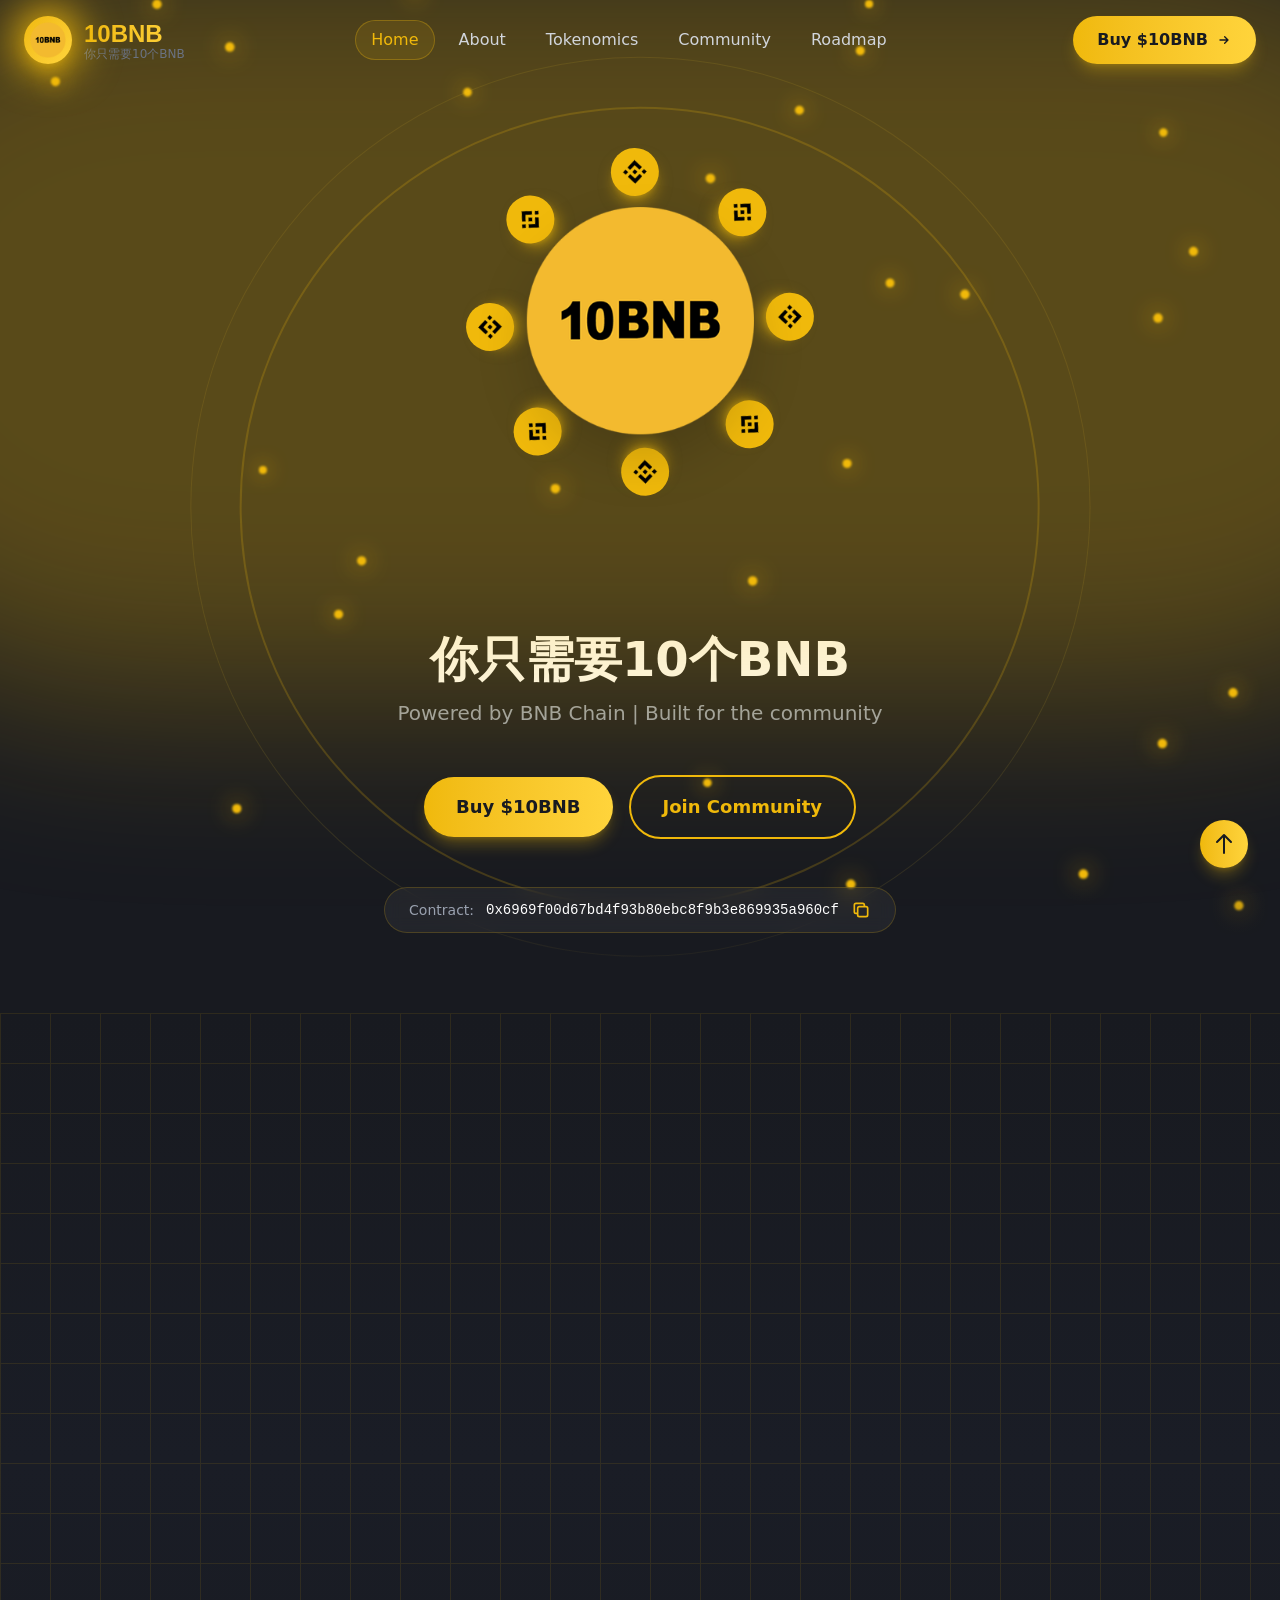
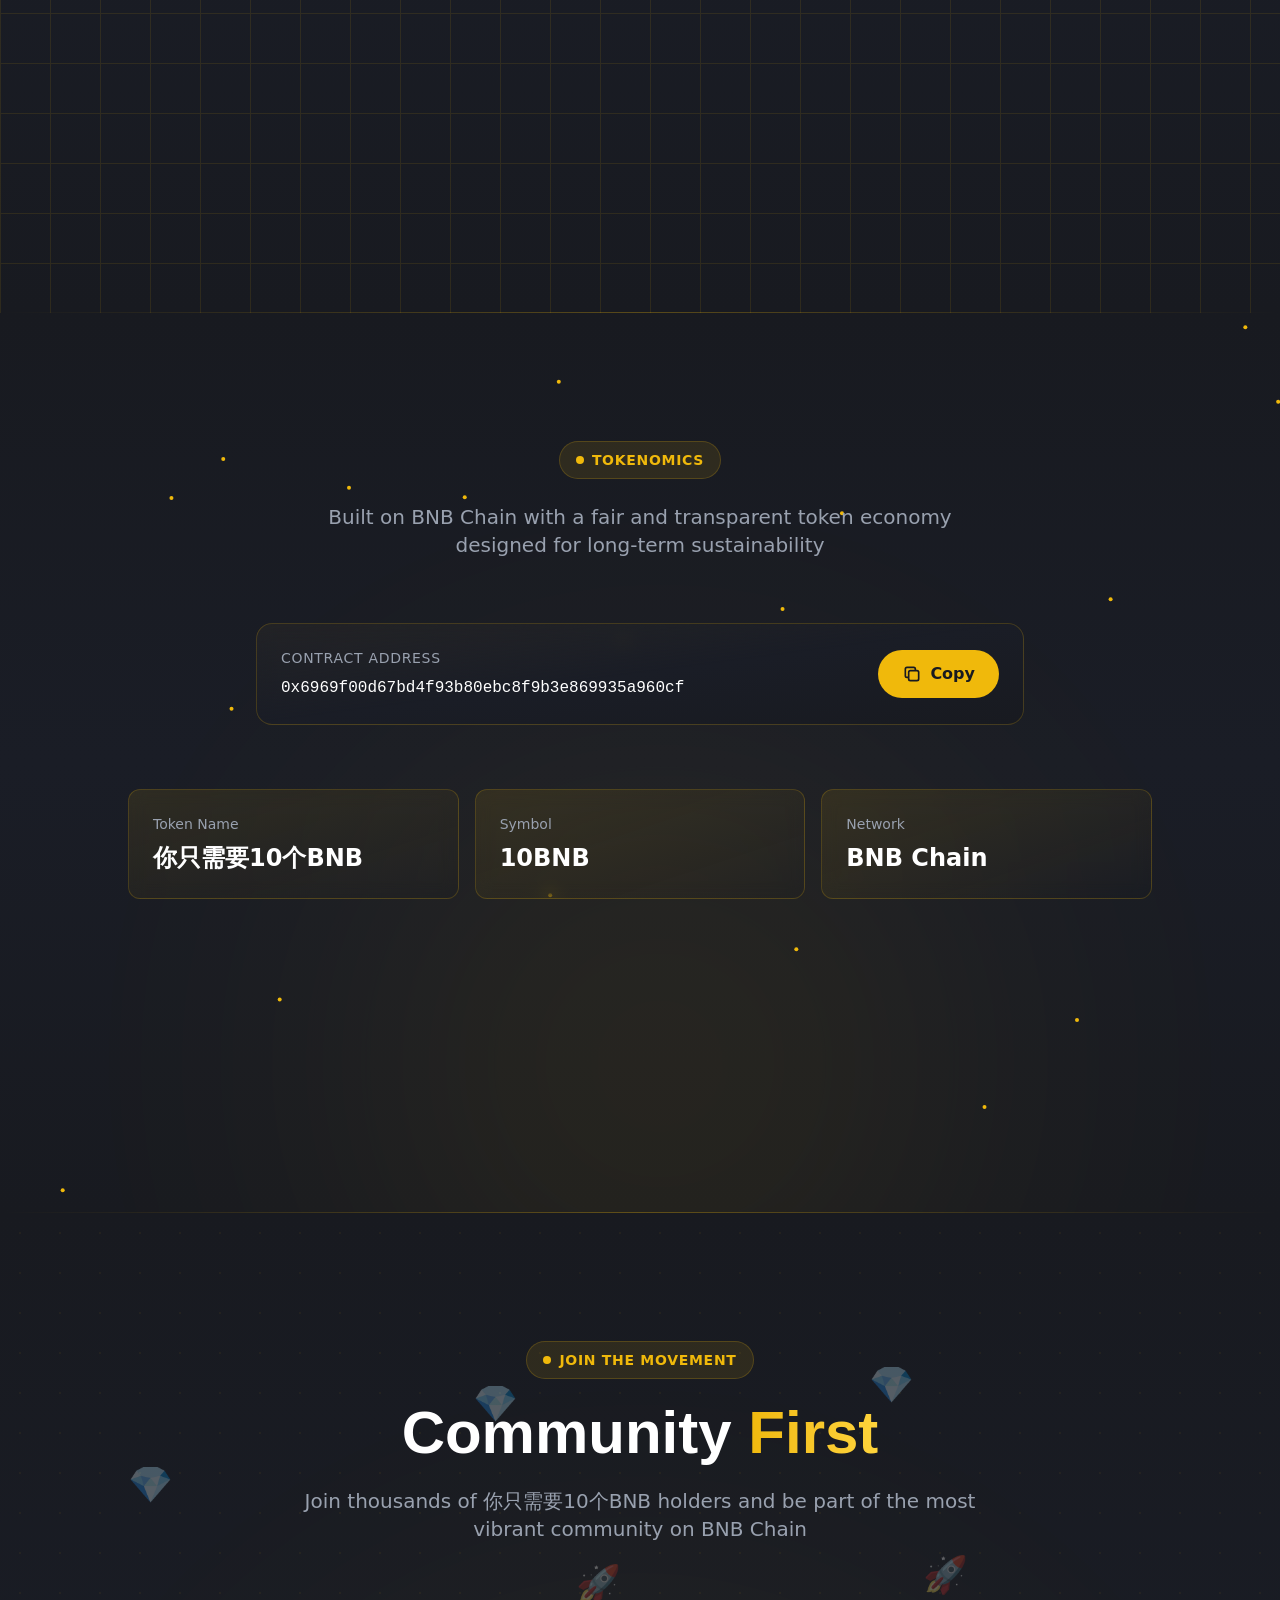
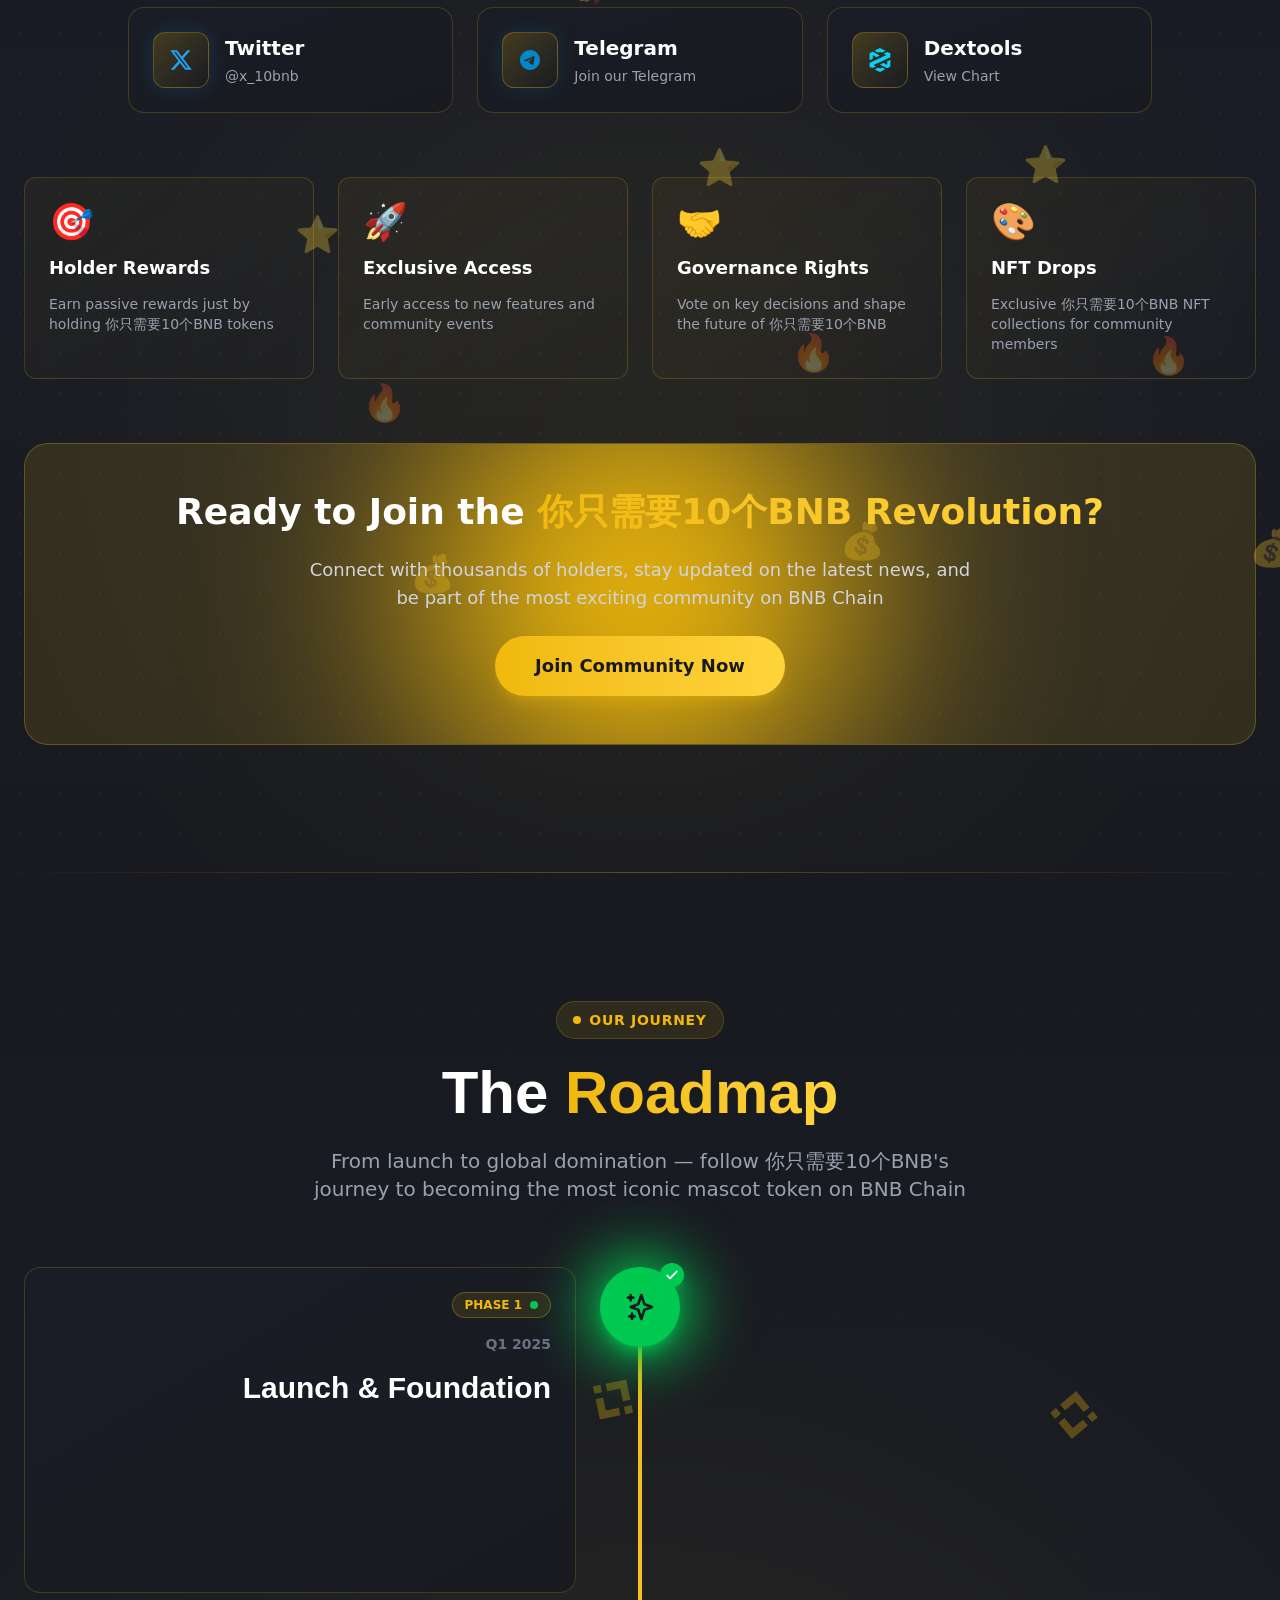
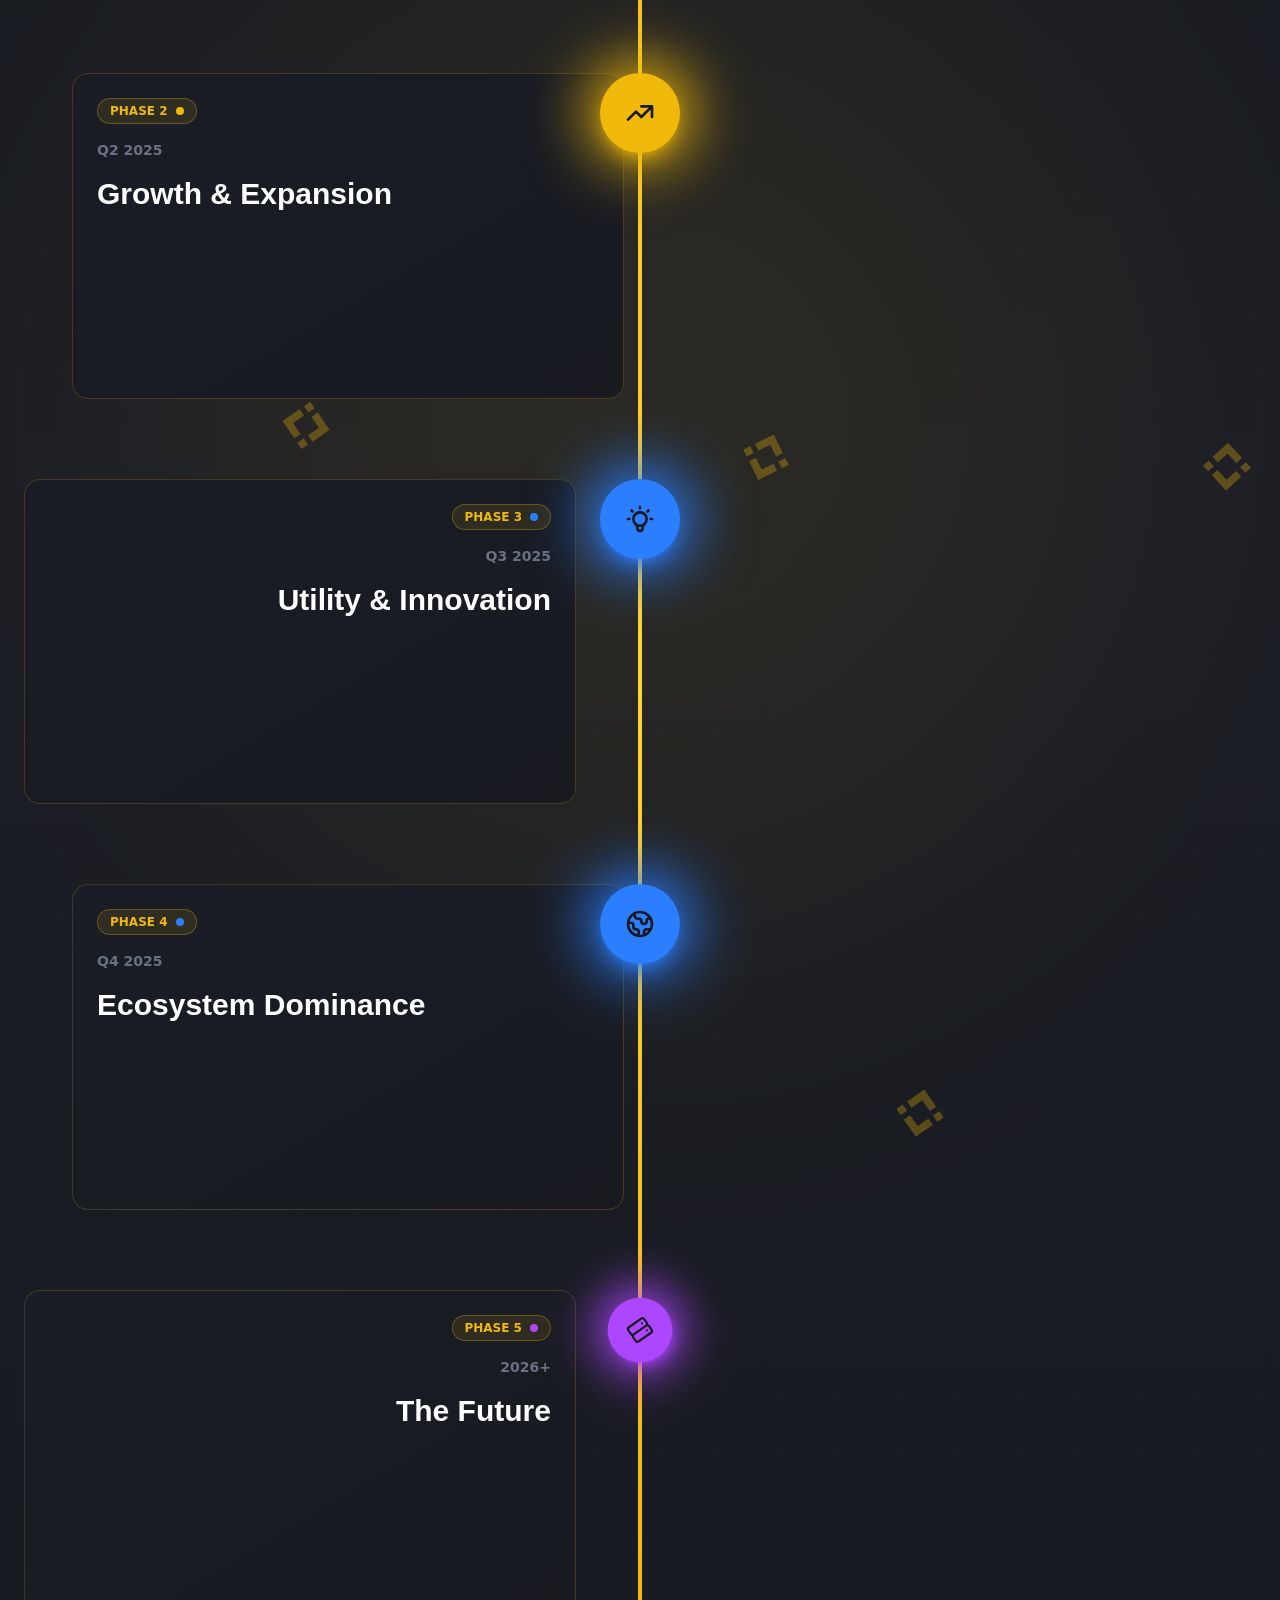
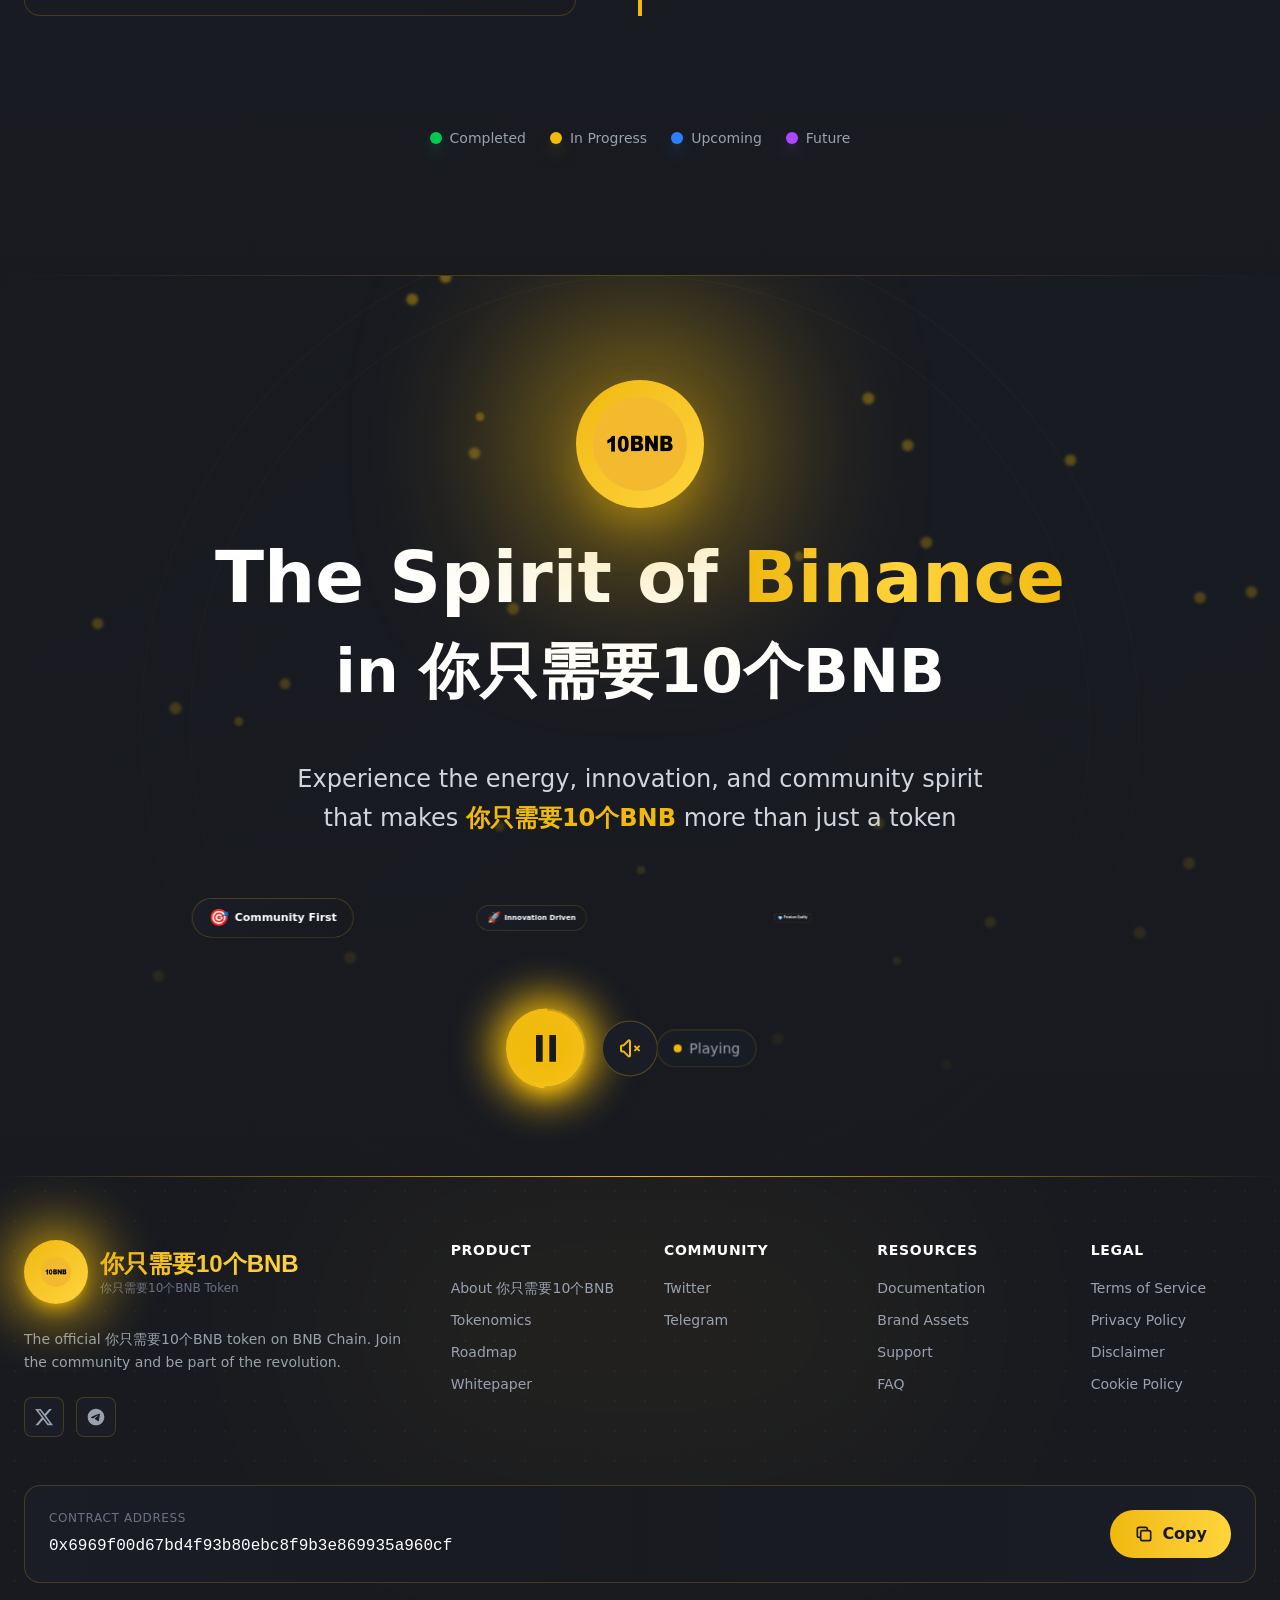
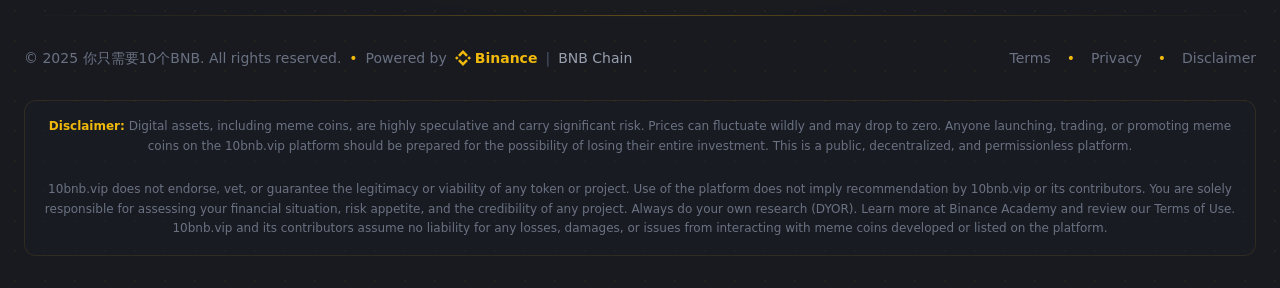
==== index.html @ 392bb18b "first commit" ====
<!DOCTYPE html>
<html lang="en">
  <head>
    <meta charset="UTF-8" />
    <link rel="icon" type="image/png" href="/logo.png" />
    <meta name="viewport" content="width=device-width, initial-scale=1.0" />
    <title>你只需要10个BNB</title>
    <script type="module" crossorigin src="/assets/index-s1mKO9p-.js"></script>
    <link rel="stylesheet" crossorigin href="/assets/index-C4HzvQV5.css">
  </head>
  <body>
    <div id="root"></div>
  </body>
</html>
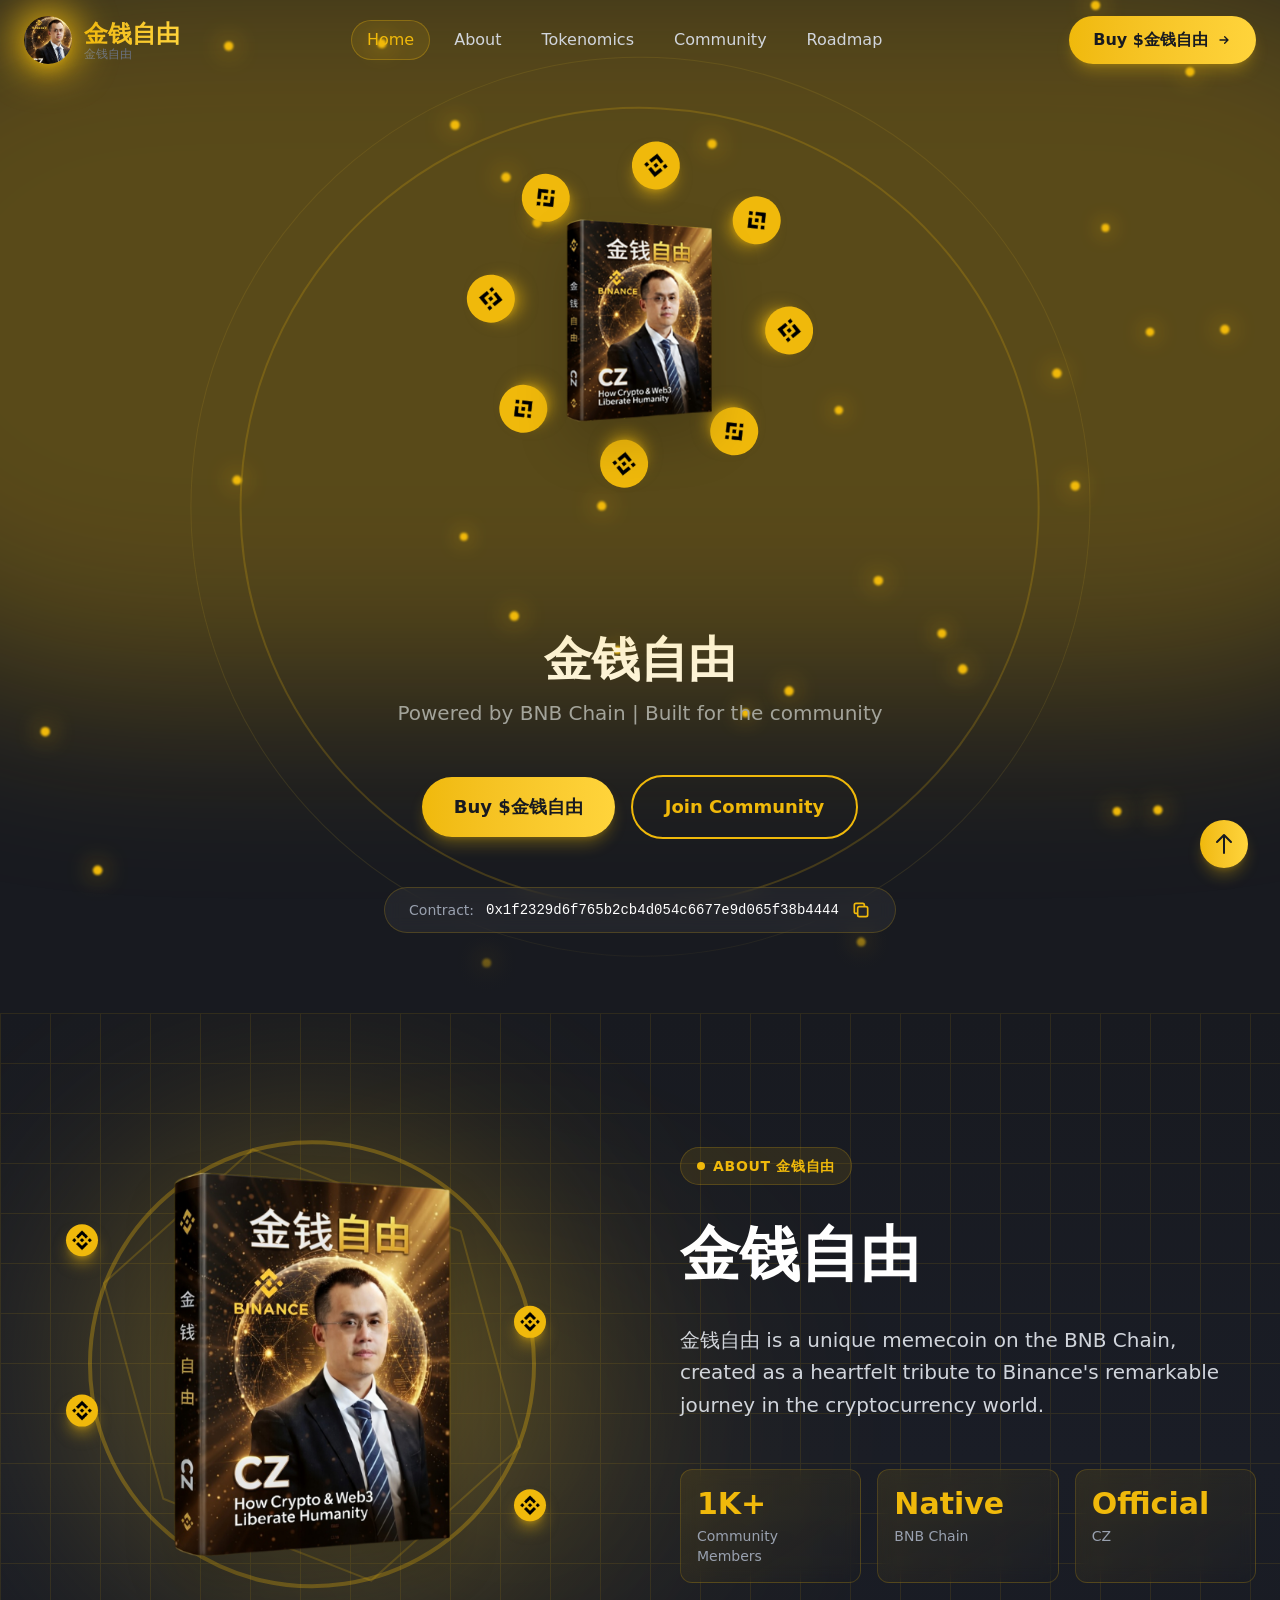
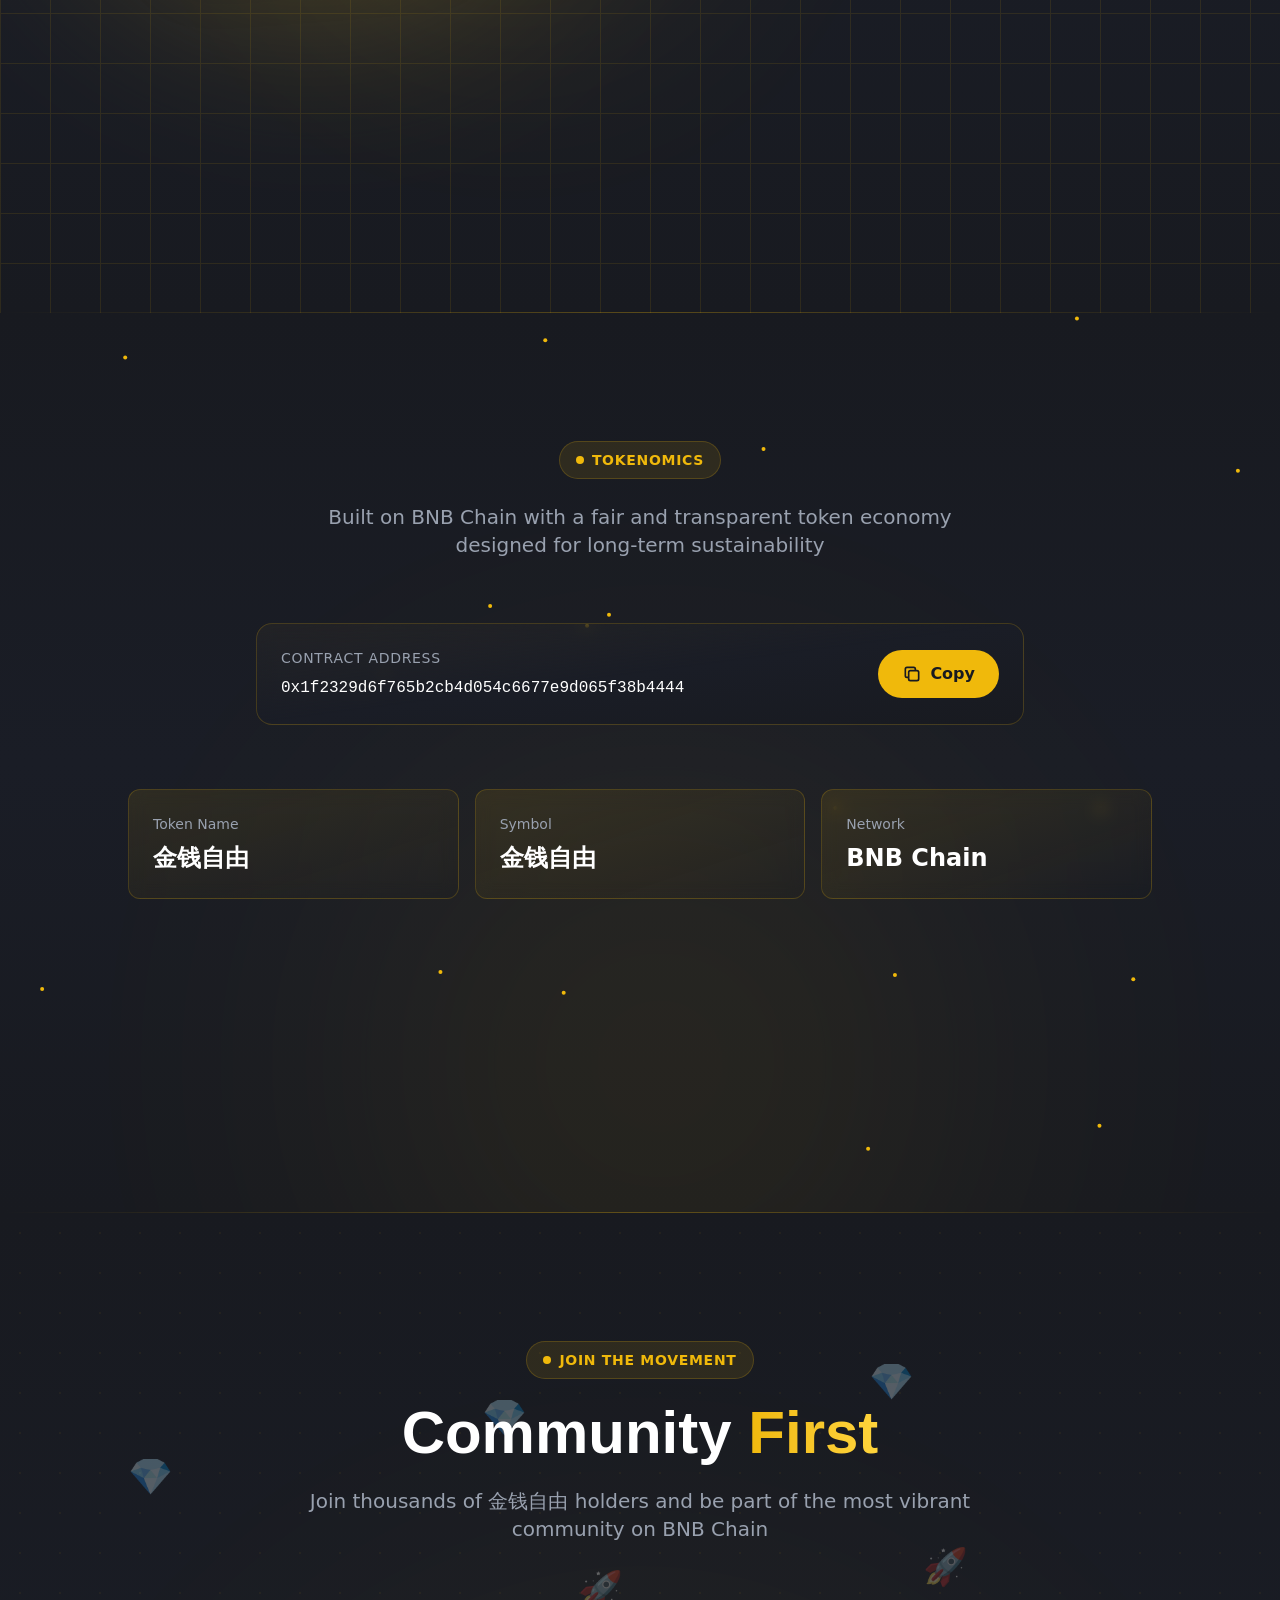
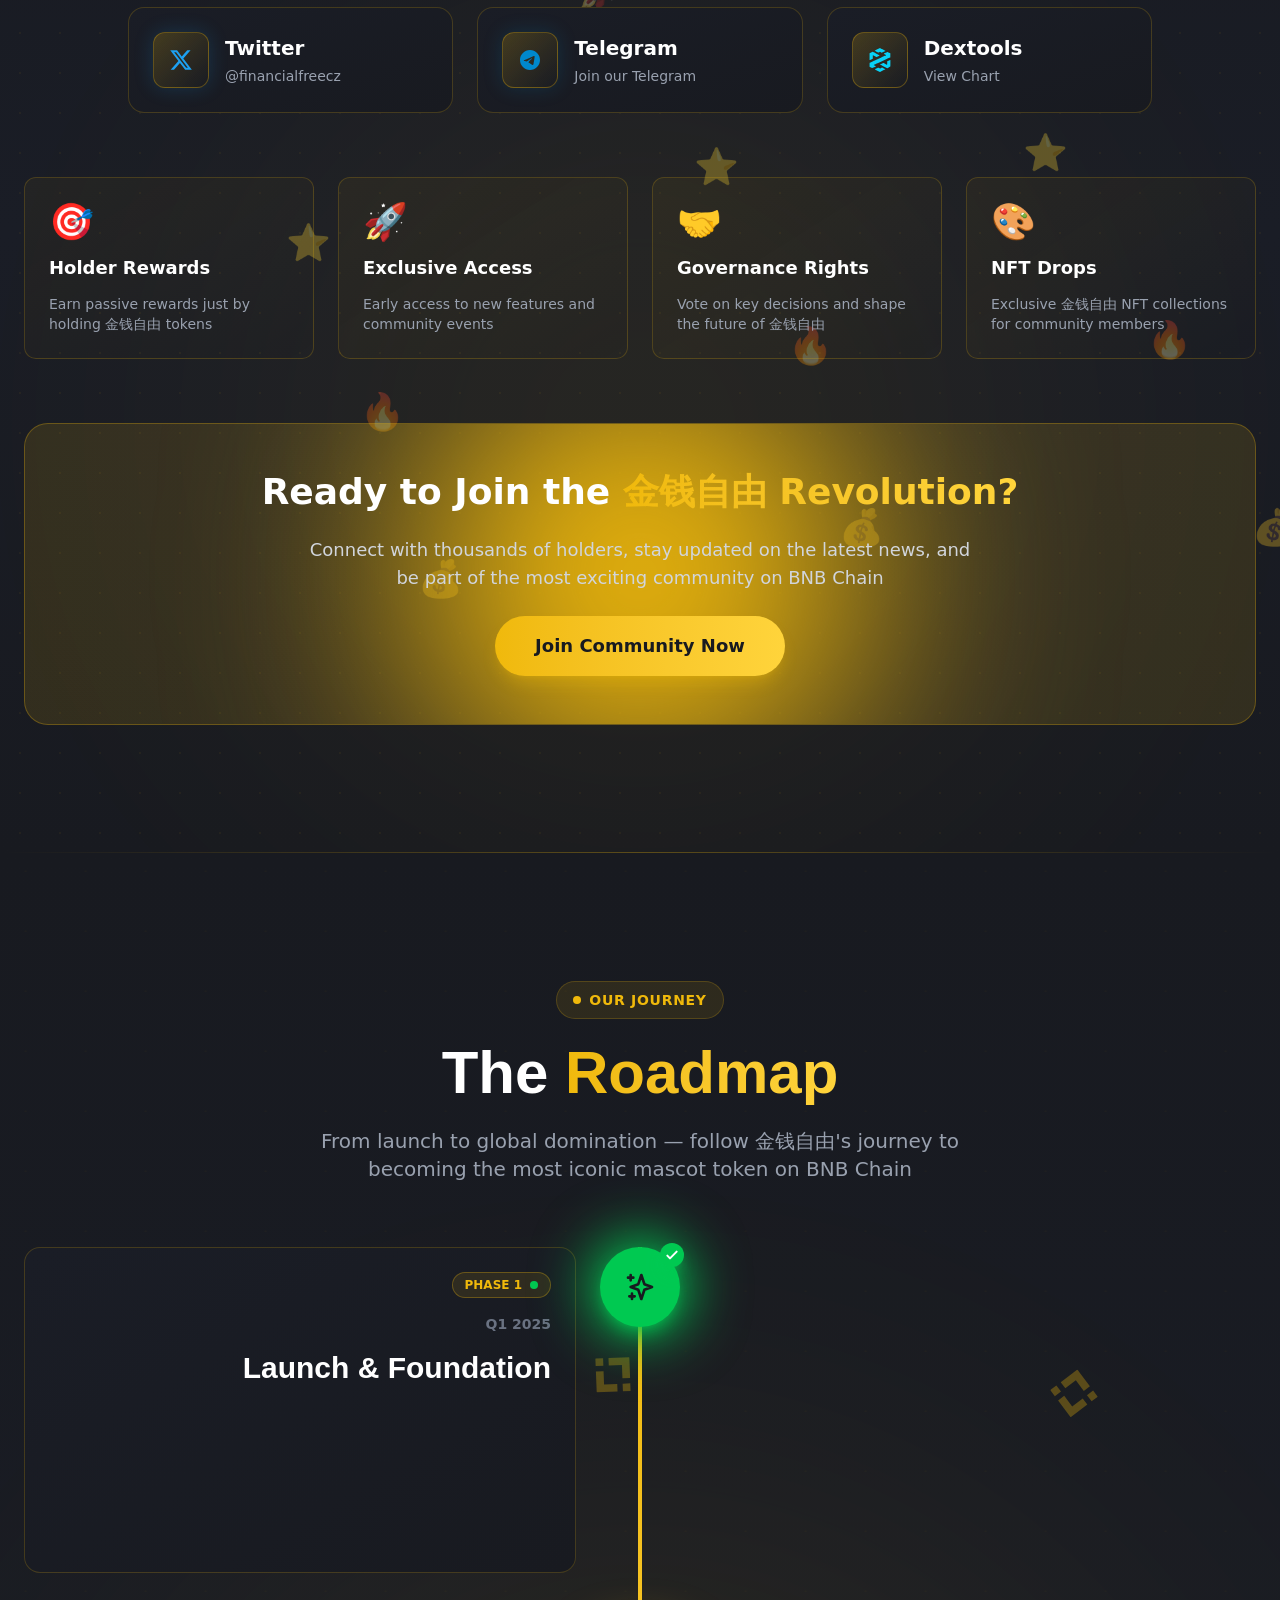
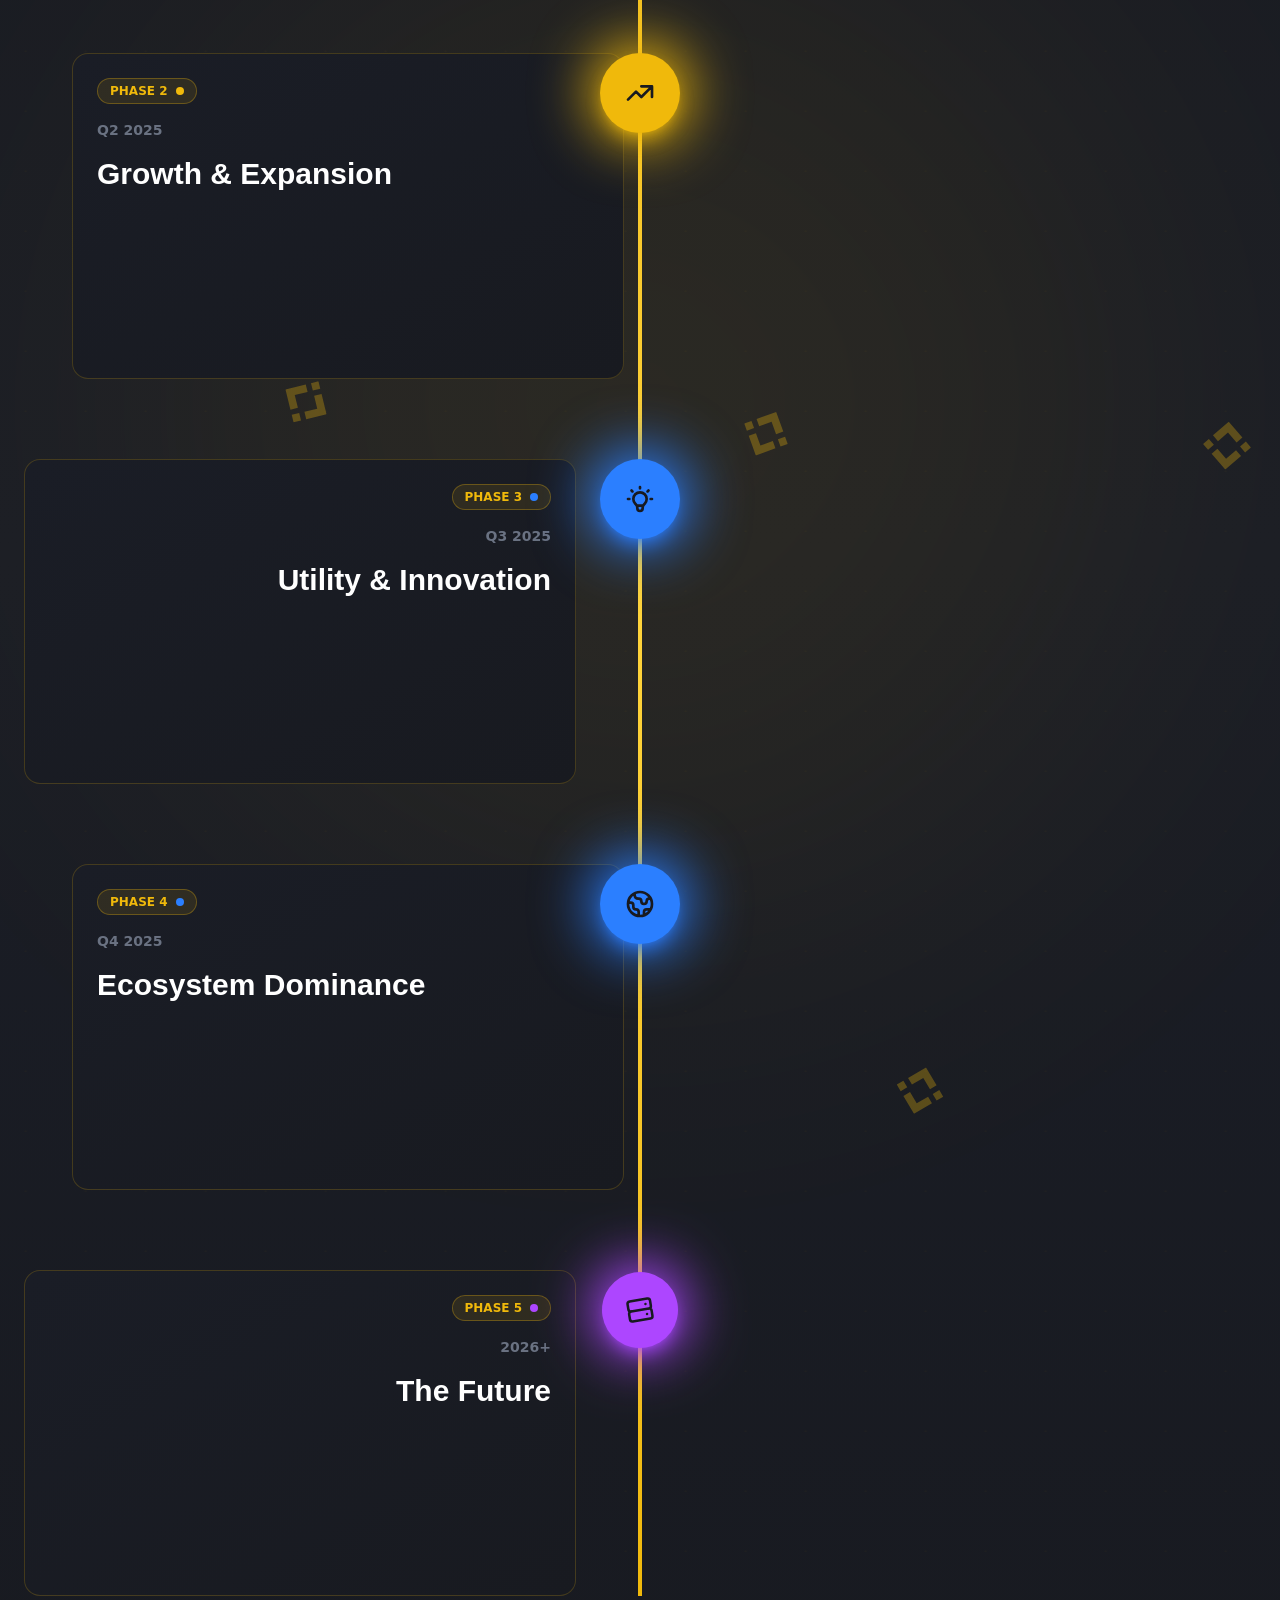
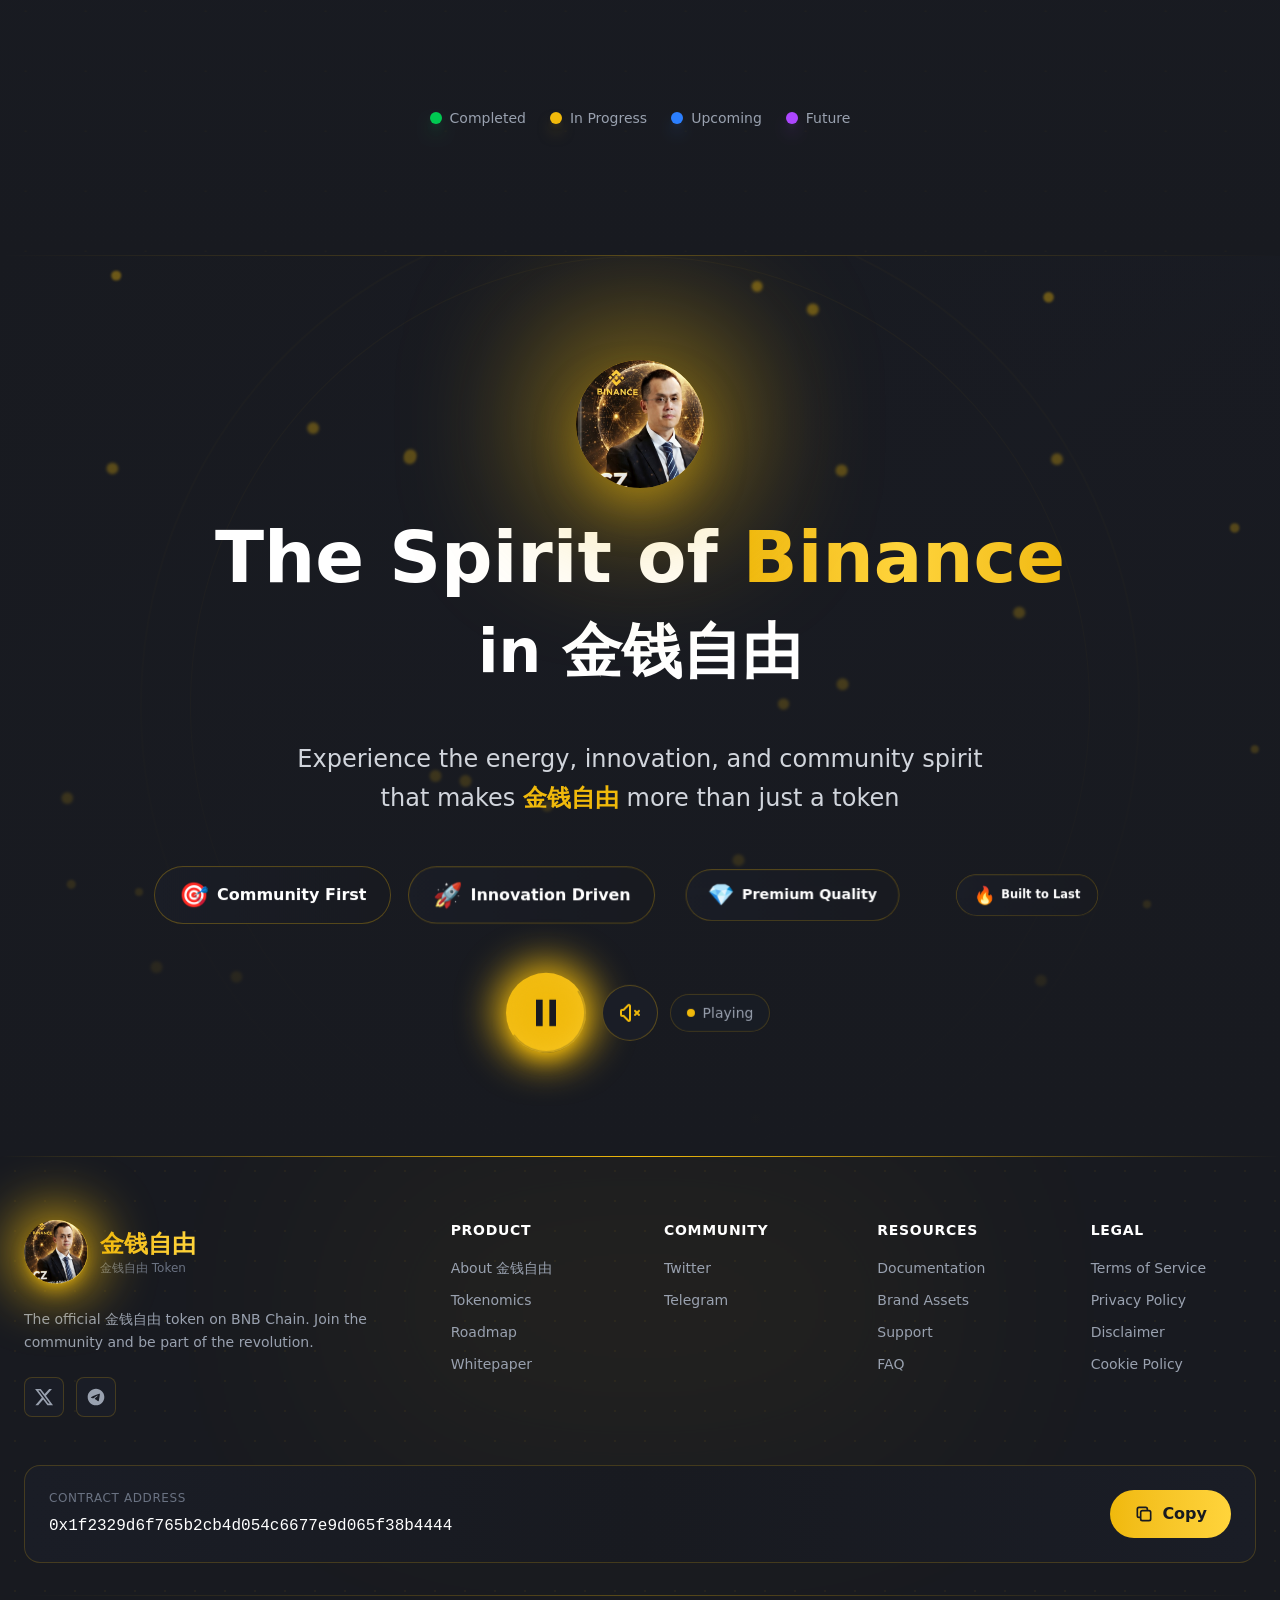
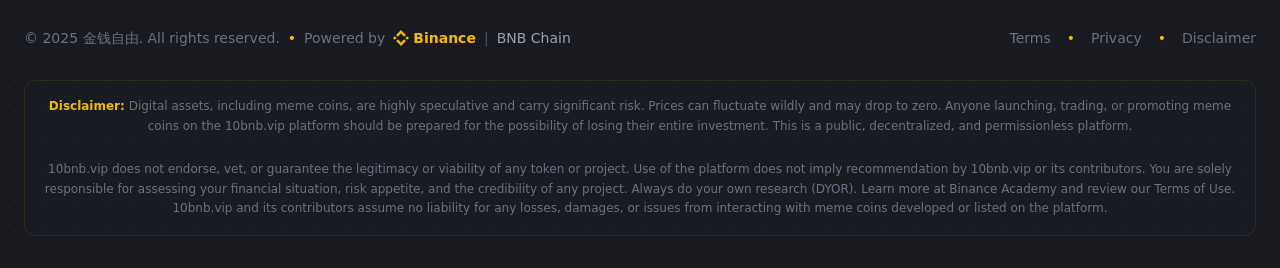
==== commit 0a442fdf: "update" ====
--- a/index.html
+++ b/index.html
@@ -4,7 +4,7 @@
     <meta charset="UTF-8" />
     <link rel="icon" type="image/png" href="/logo.png" />
     <meta name="viewport" content="width=device-width, initial-scale=1.0" />
-    <title>你只需要10个BNB</title>
+    <title>金钱自由</title>
     <script type="module" crossorigin src="/assets/index-s1mKO9p-.js"></script>
     <link rel="stylesheet" crossorigin href="/assets/index-C4HzvQV5.css">
   </head>
